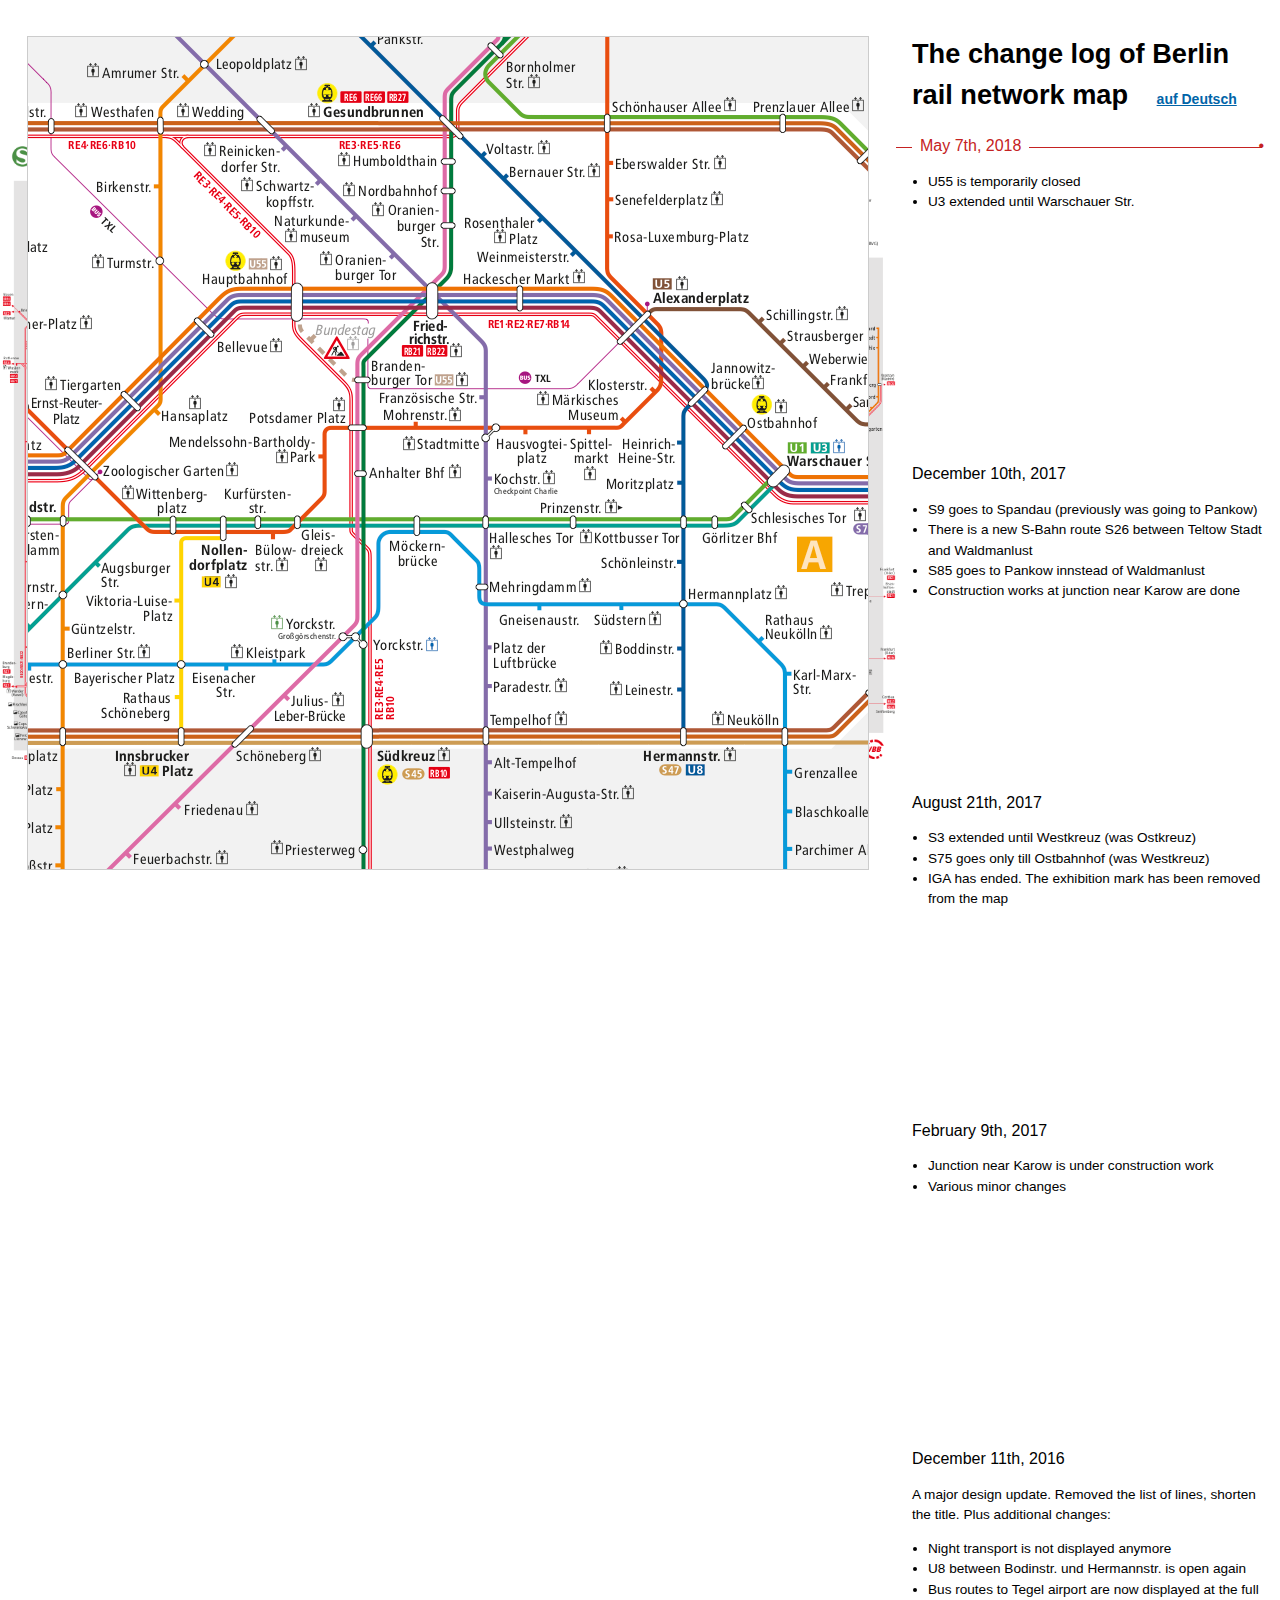
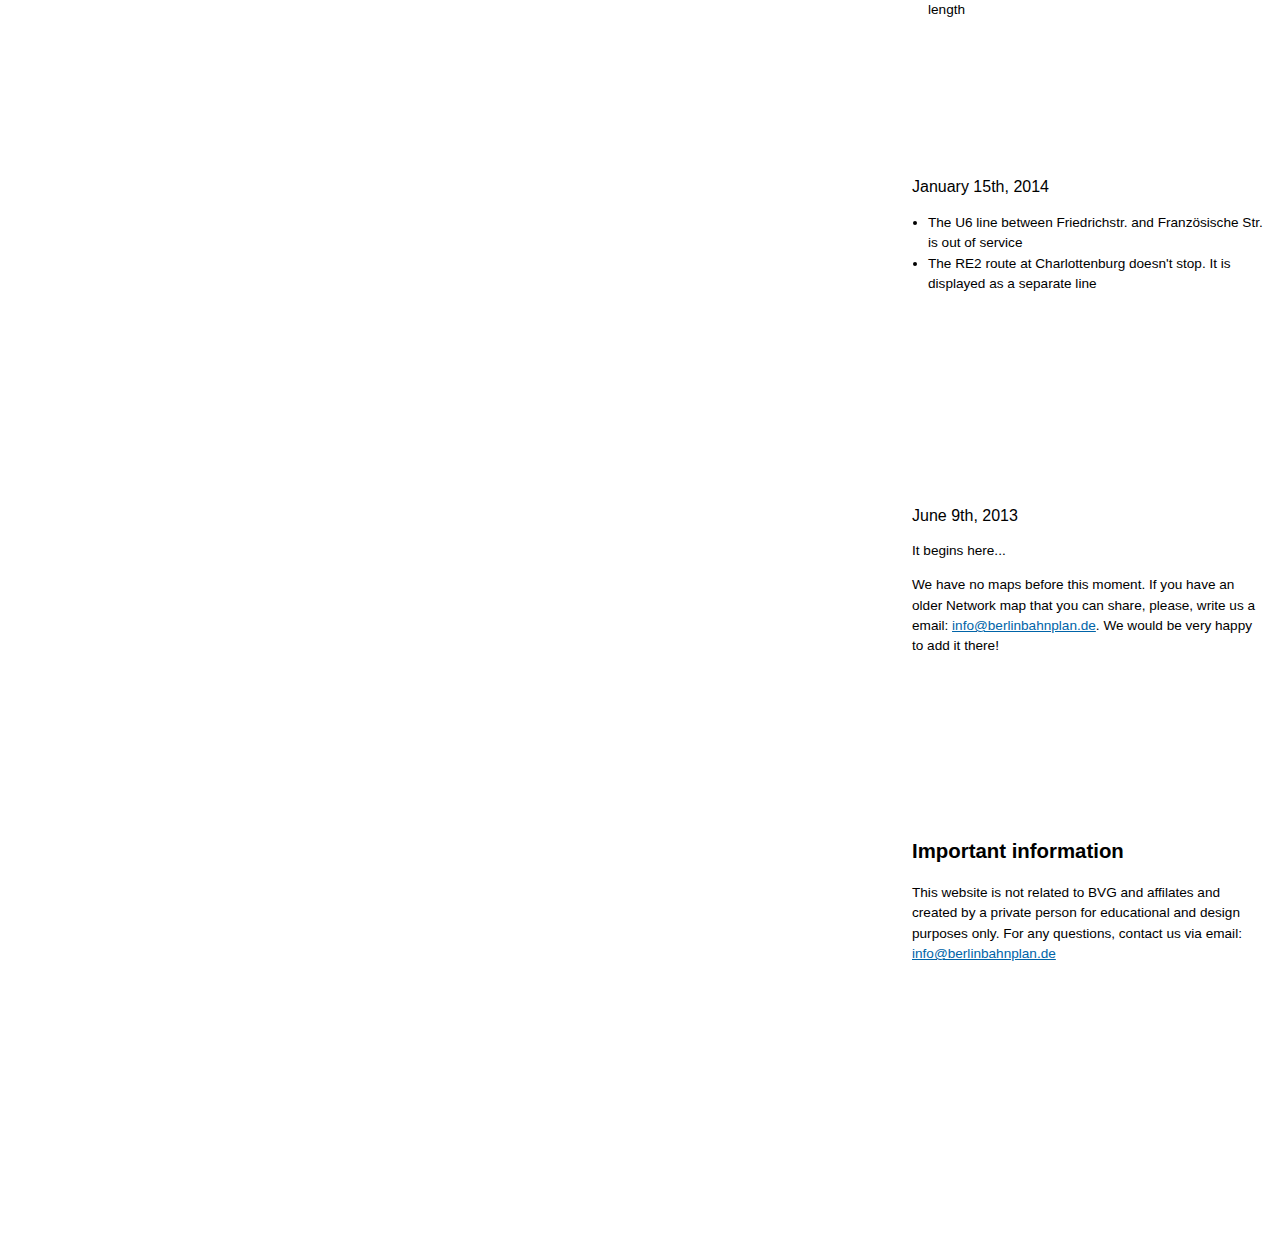
==== en/index.html @ c77294df "add new change" ====
<!DOCTYPE html>
<html lang="en">

<head>
    <meta charset="UTF-8">
    <meta name="viewport" content="width=device-width, initial-scale=1.0">
    <meta http-equiv="X-UA-Compatible" content="ie=edge">
    <title>The history of Berlin rail network map</title>
    <link rel="stylesheet" href="/styles.css">
</head>

<body>
    <div class="map"></div>
    <div class="history">
        <div class="history-content">
            <h1>
                The change log of Berlin rail network map
                <a href="/" class="language-link">auf Deutsch</a>
            </h1>
            <div class="entry" data-name="2018-05">
                <h2>
                    <span>May 7th, 2018</span>
                </h2>
                <ul>
                    <li>U55 is temporarily closed</li>
                    <li>U3 extended until Warschauer Str.</li>
                </ul>
            </div>
            <div class="entry" data-name="2017-12">
                <h2>
                    <span>December 10th, 2017</span>
                </h2>
                <ul>
                    <li>S9 goes to Spandau (previously was going to Pankow)</li>
                    <li>There is a new S-Bahn route S26 between Teltow Stadt and Waldmanlust</li>
                    <li>S85 goes to Pankow innstead of Waldmanlust</li>
                    <li>Construction works at junction near Karow are done</li>
                </ul>
            </div>
            <div class="entry" data-name="2017-08">
                <h2>
                    <span>August 21th, 2017</span>
                </h2>
                <ul>
                    <li>S3 extended until Westkreuz (was Ostkreuz)</li>
                    <li>S75 goes only till Ostbahnhof (was Westkreuz)</li>
                    <li>IGA has ended. The exhibition mark has been removed from the map</li>
                </ul>
            </div>
            <div class="entry" data-name="2017-02">
                <h2>
                    <span>February 9th, 2017</span>
                </h2>
                <ul>
                    <li>Junction near Karow is under construction work</li>
                    <li>Various minor changes</li>
                </ul>
            </div>
            <div class="entry" data-name="2016">
                <h2>
                    <span>December 11th, 2016</span>
                </h2>
                <p>A major design update. Removed the list of lines, shorten the title. Plus additional changes:</p>
                <ul>
                    <li>Night transport is not displayed anymore</li>
                    <li>U8 between Bodinstr. und Hermannstr. is open again</li>
                    <li>Bus routes to Tegel airport are now displayed at the full length</li>
                </ul>
            </div>
            <div class="entry" data-name="2014">
                <h2>
                    <span>January 15th, 2014</span>
                </h2>
                <ul>
                    <li>The U6 line between Friedrichstr. and Französische Str. is out of service</li>
                    <li>The RE2 route at Charlottenburg doesn't stop. It is displayed as a separate line</li>
                </ul>
            </div>
            <div class="entry" data-name="2013">
                <h2>
                    <span>June 9th, 2013</span>
                </h2>
                <p>It begins here...</p>
                <p>
                    We have no maps before this moment. If you have an older Network map that you can share,
                    please, write us a email: <a href="mailto:info@berlinbahnplan.de">info@berlinbahnplan.de</a>.
                    We would be very happy to add it there!
                </p>
            </div>
            <div>
                <h2>Important information</h2>
                <p>
                    This website is not related to BVG and affilates and created by a private person
                    for educational and design purposes only. For any questions, contact us via email:
                    <a href="mailto:info@berlinbahnplan.de">info@berlinbahnplan.de</a>
                </p>
            </div>
        </div>
    </div>
    <script src="/scripts.js"></script>
</body>

</html>
---- styles.css ----
:root {
  --map-width: calc(100% - 300px);
}

* {
  box-sizing: border-box;
}

a {
  color: #0064a8;
}

body {
  margin: 0;
  font-family: -apple-system, BlinkMacSystemFont, "Segoe UI", Roboto, Oxygen, Ubuntu, Cantarell,
    "Open Sans", "Helvetica Neue", sans-serif;
  font-size: 85%;
  line-height: 1.5;
}

.map {
  position: fixed;
  width: var(--map-width);
}

.map-full {
  width: 100%;
  object-fit: contain;
  height: 100vh;
}

.map-zoom {
  position: absolute;
  top: 4%;
  left: 3%;
  width: calc(100% - 6%);
  height: calc(100% - 8%);
  border: 1px solid #ccc;
  object-fit: none;
}

.history {
  padding-left: var(--map-width);
}

@media (min-width: 1000px) {
  :root {
    --map-width: 70%;
  }
}

.history-content {
  padding: 1rem 1rem 30vh;
}

.language-link {
  margin-left: 1.5em;
  font-size: 14px;
}

.entry {
  position: relative;
  min-height: 35vh;
}

.entry h2 {
  font-size: 16px;
  font-weight: normal;
}

.entry ul {
  padding-left: 1rem;
}

.entry-active h2 {
  position: relative;
  color: #c52222;
}

.entry-active h2 span {
  padding: 0 0.5rem;
  background: #fff;
}

.entry-active h2:after {
  content: "\2022";
  position: absolute;
  right: 0;
}

.entry-active h2:before {
  content: "";
  position: absolute;
  display: block;
  border-bottom: 1px solid currentColor;
  top: calc(50% + 0.5px);
  right: 2px;
  left: -1rem;
  z-index: -1;
}

.spinner {
  position: absolute;
  top: 50%;
  width: 100%;
  text-align: center;
}

.spinner-hidden {
  display: none;
}

.spinner-fig-1,
.spinner-fig-2,
.spinner-fig-3 {
  width: 18px;
  height: 18px;
  background-color: #c5bdbd;

  border-radius: 100%;
  display: inline-block;
  animation: sk-bouncedelay 1.4s infinite ease-in-out both;
}

.spinner-fig-1 {
  animation-delay: -0.32s;
}

.spinner-fig-2 {
  animation-delay: -0.16s;
}

@keyframes sk-bouncedelay {
  0%,
  80%,
  100% {
    transform: scale(0);
  }
  40% {
    transform: scale(1);
  }
}
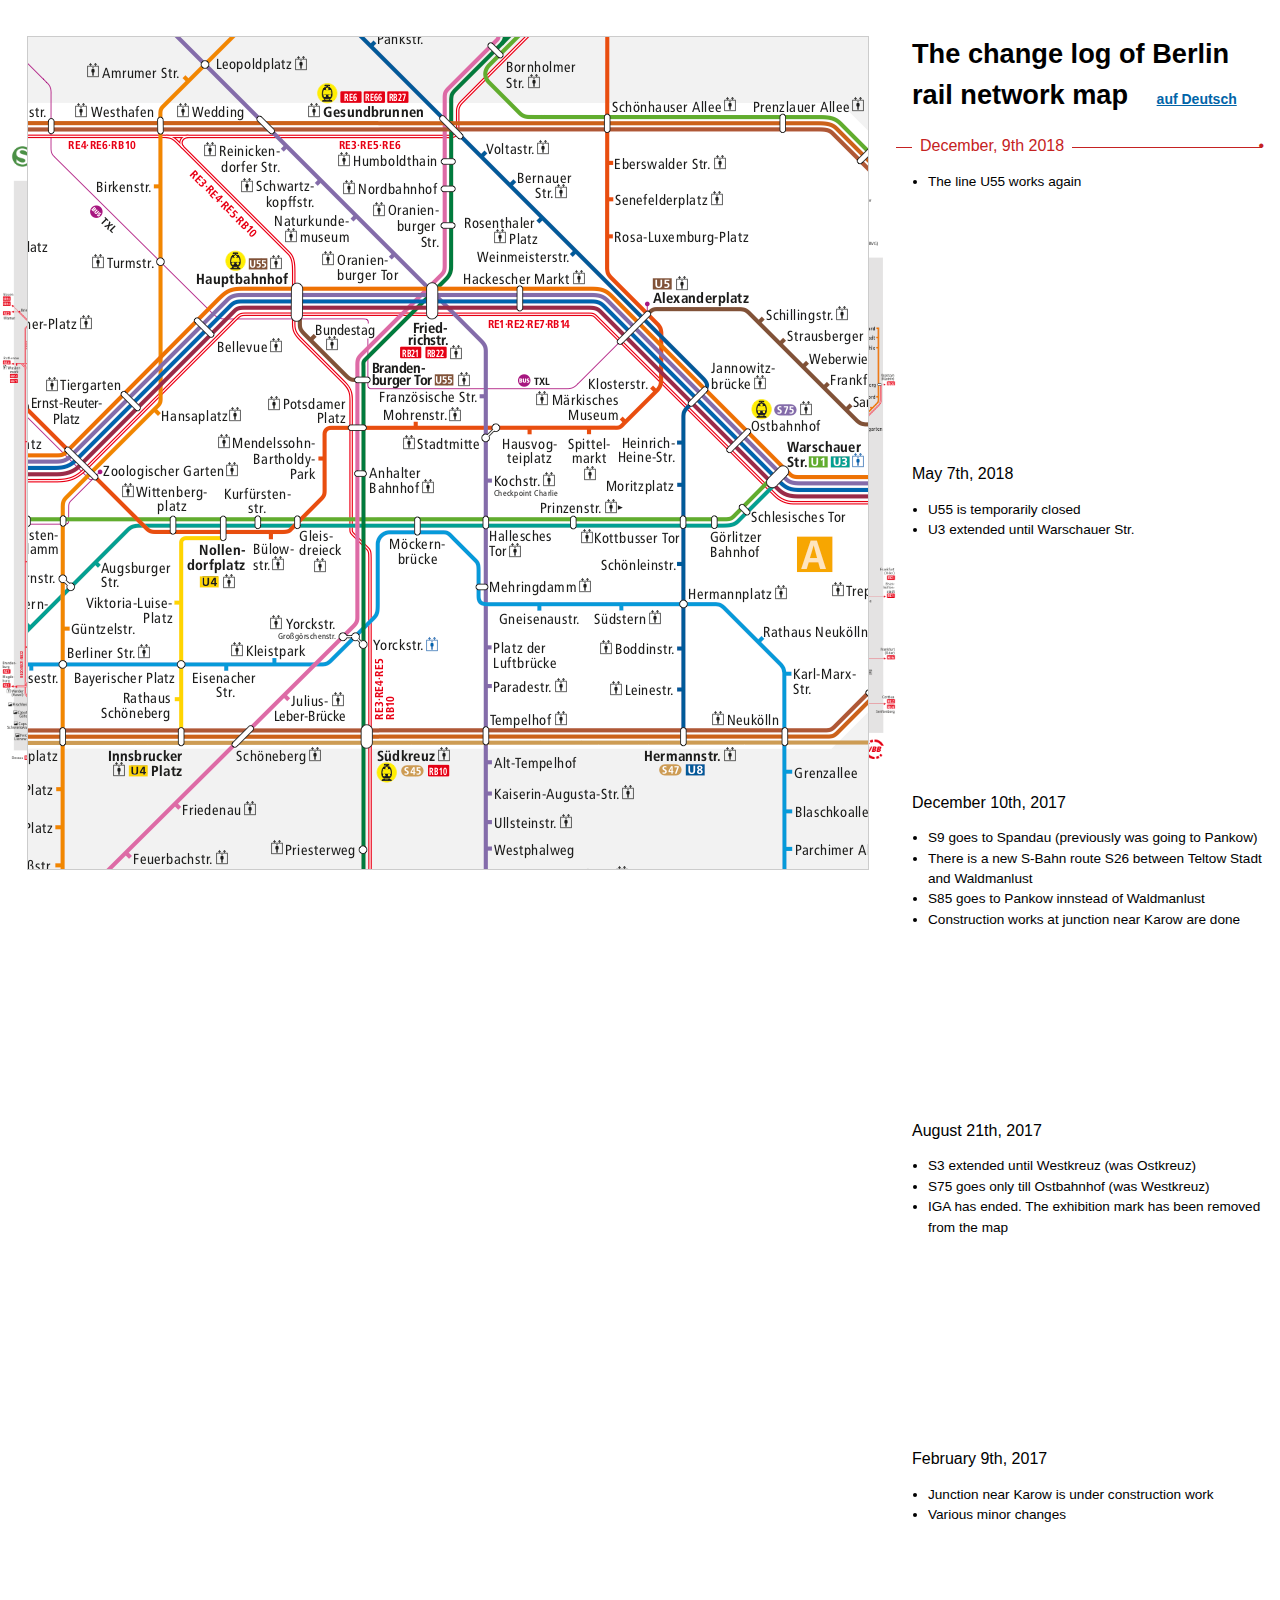
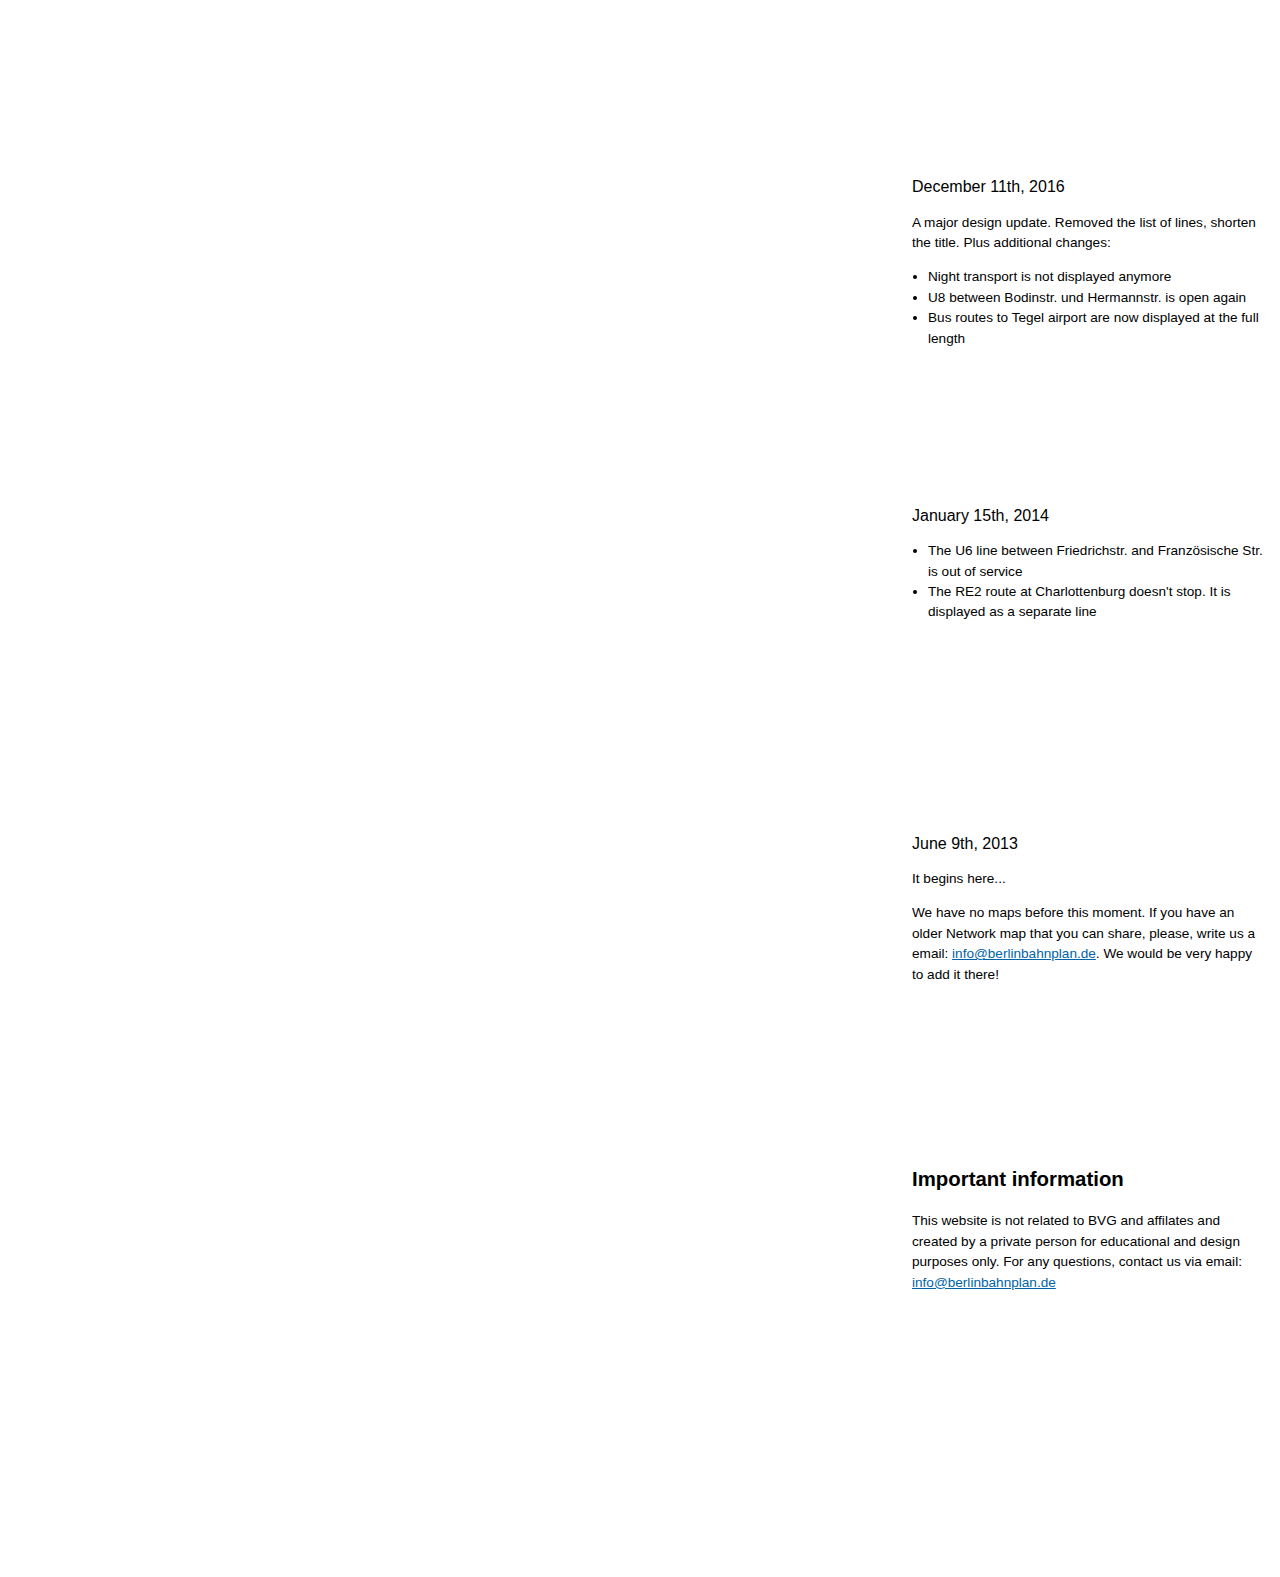
==== commit 7f3719ae: "december 2018 update" ====
--- a/en/index.html
+++ b/en/index.html
@@ -5,7 +5,7 @@
     <meta charset="UTF-8">
     <meta name="viewport" content="width=device-width, initial-scale=1.0">
     <meta http-equiv="X-UA-Compatible" content="ie=edge">
-    <title>The history of Berlin rail network map</title>
+    <title>The change log of Berlin rail network map</title>
     <link rel="stylesheet" href="/styles.css">
 </head>
 
@@ -17,6 +17,14 @@
                 The change log of Berlin rail network map
                 <a href="/" class="language-link">auf Deutsch</a>
             </h1>
+            <div class="entry" data-name="2018-12">
+                <h2>
+                    <span>December, 9th 2018</span>
+                </h2>
+                <ul>
+                    <li>The line U55 works again</li>
+                </ul>
+            </div>
             <div class="entry" data-name="2018-05">
                 <h2>
                     <span>May 7th, 2018</span>
@@ -100,4 +108,4 @@
     <script src="/scripts.js"></script>
 </body>
 
-</html>+</html>
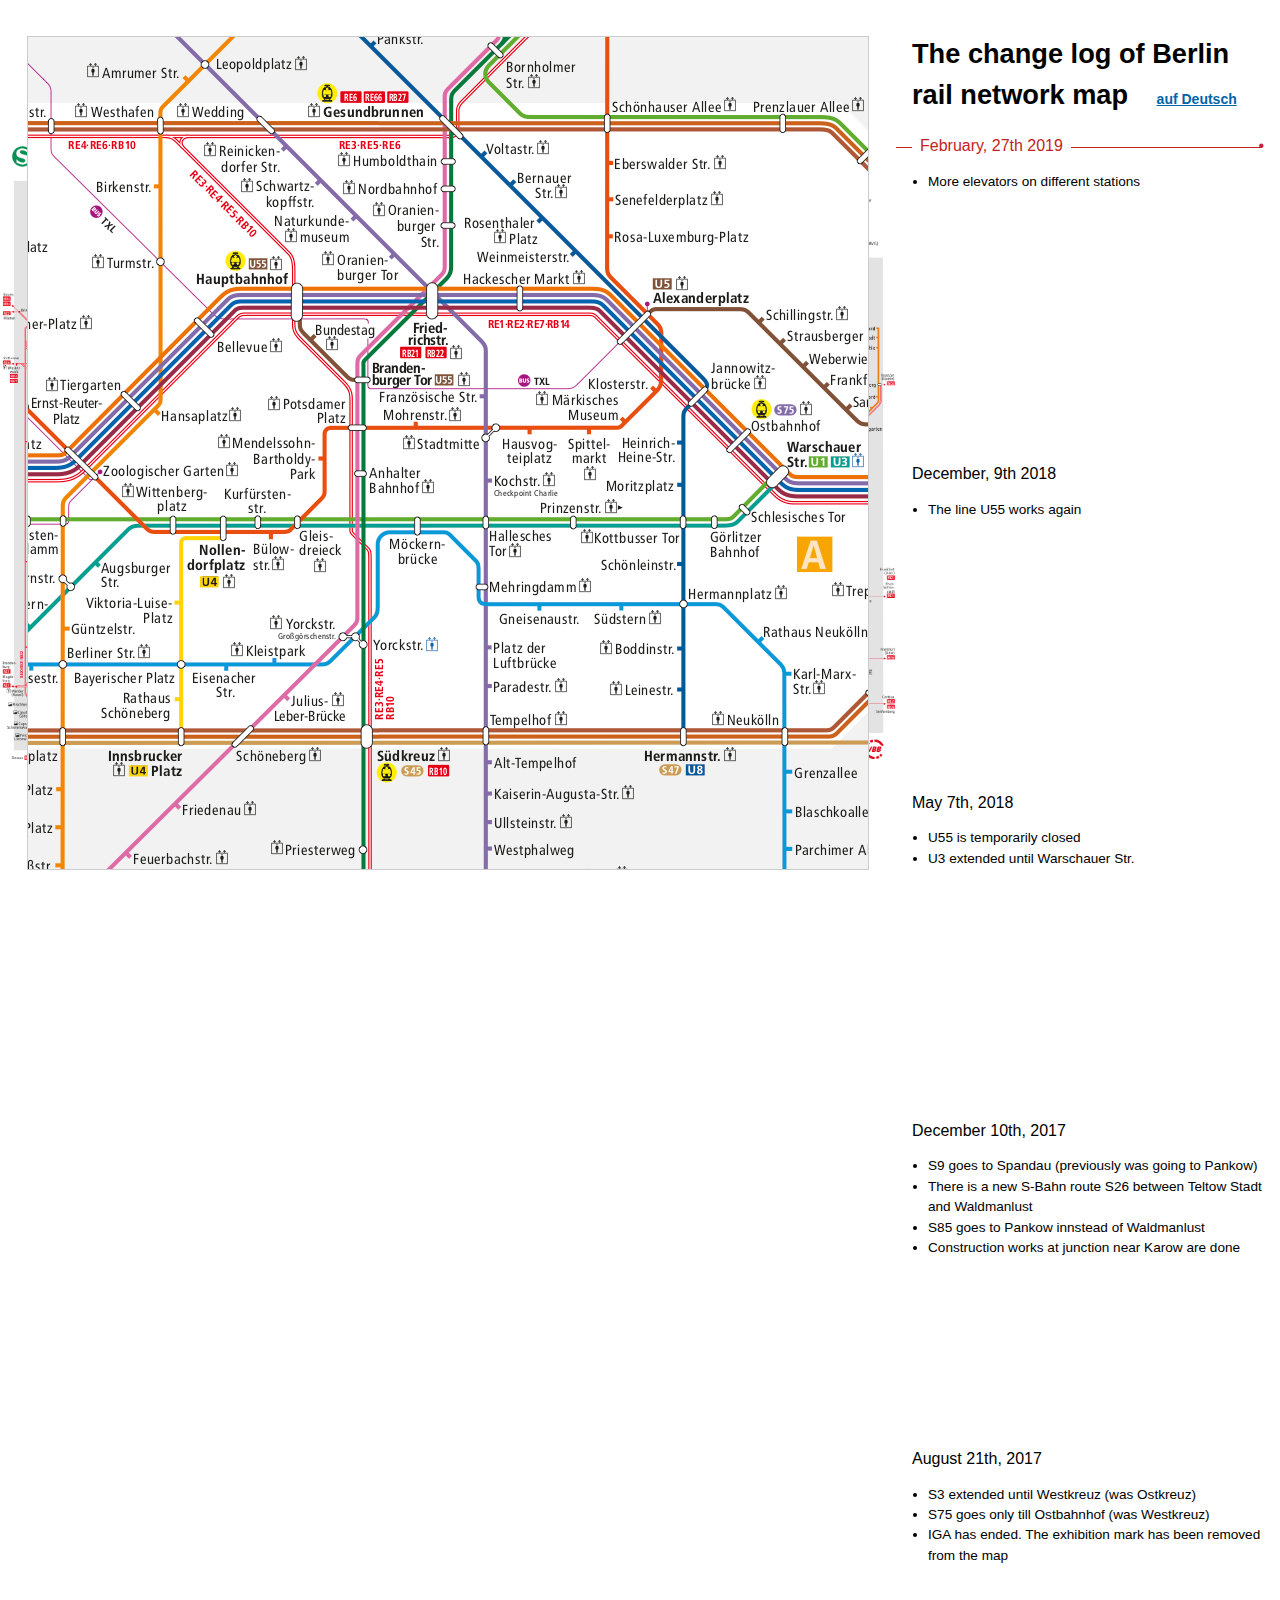
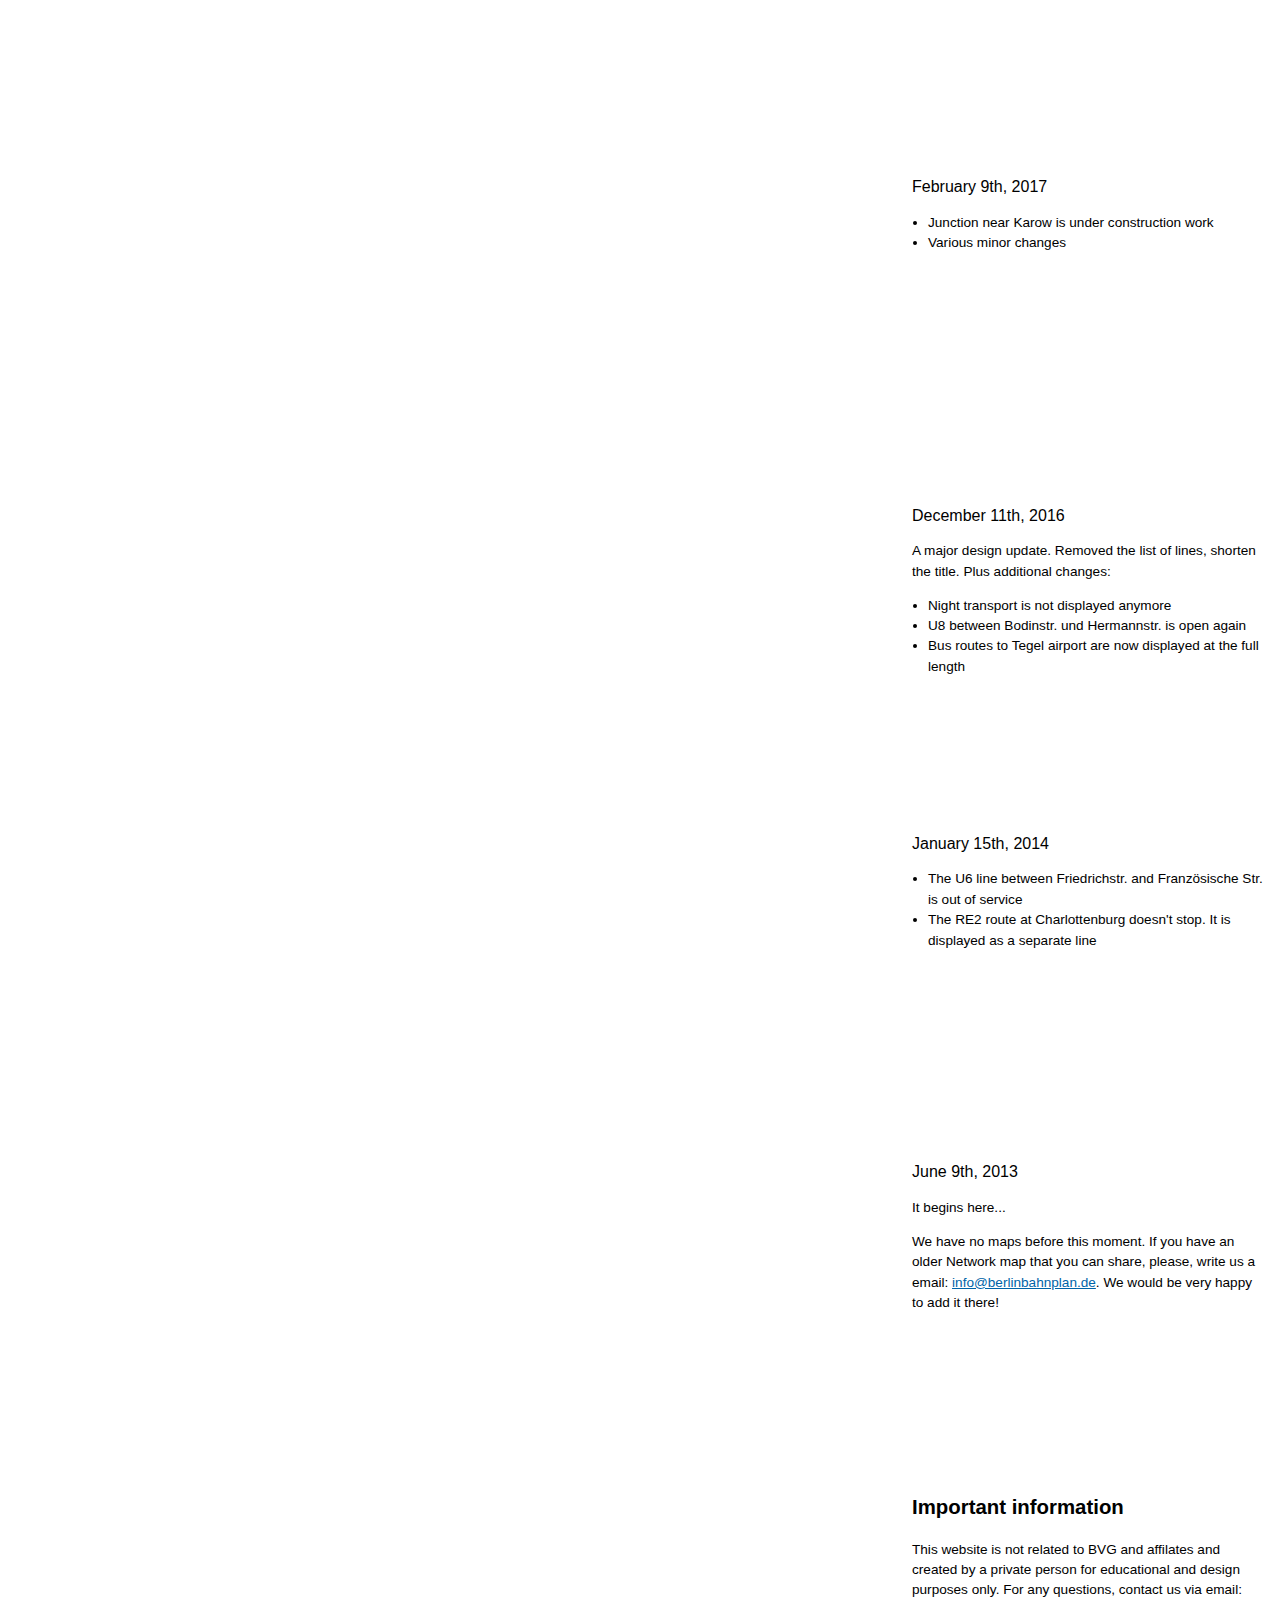
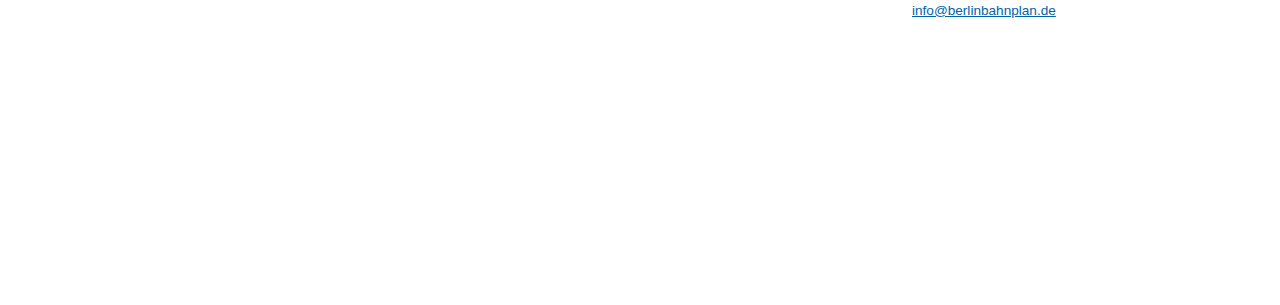
==== commit 7f0de6bf: "february 2019 update" ====
--- a/en/index.html
+++ b/en/index.html
@@ -17,6 +17,14 @@
                 The change log of Berlin rail network map
                 <a href="/" class="language-link">auf Deutsch</a>
             </h1>
+            <div class="entry" data-name="2019-02">
+                <h2>
+                    <span>February, 27th 2019</span>
+                </h2>
+                <ul>
+                    <li>More elevators on different stations</li>
+                </ul>
+            </div>
             <div class="entry" data-name="2018-12">
                 <h2>
                     <span>December, 9th 2018</span>
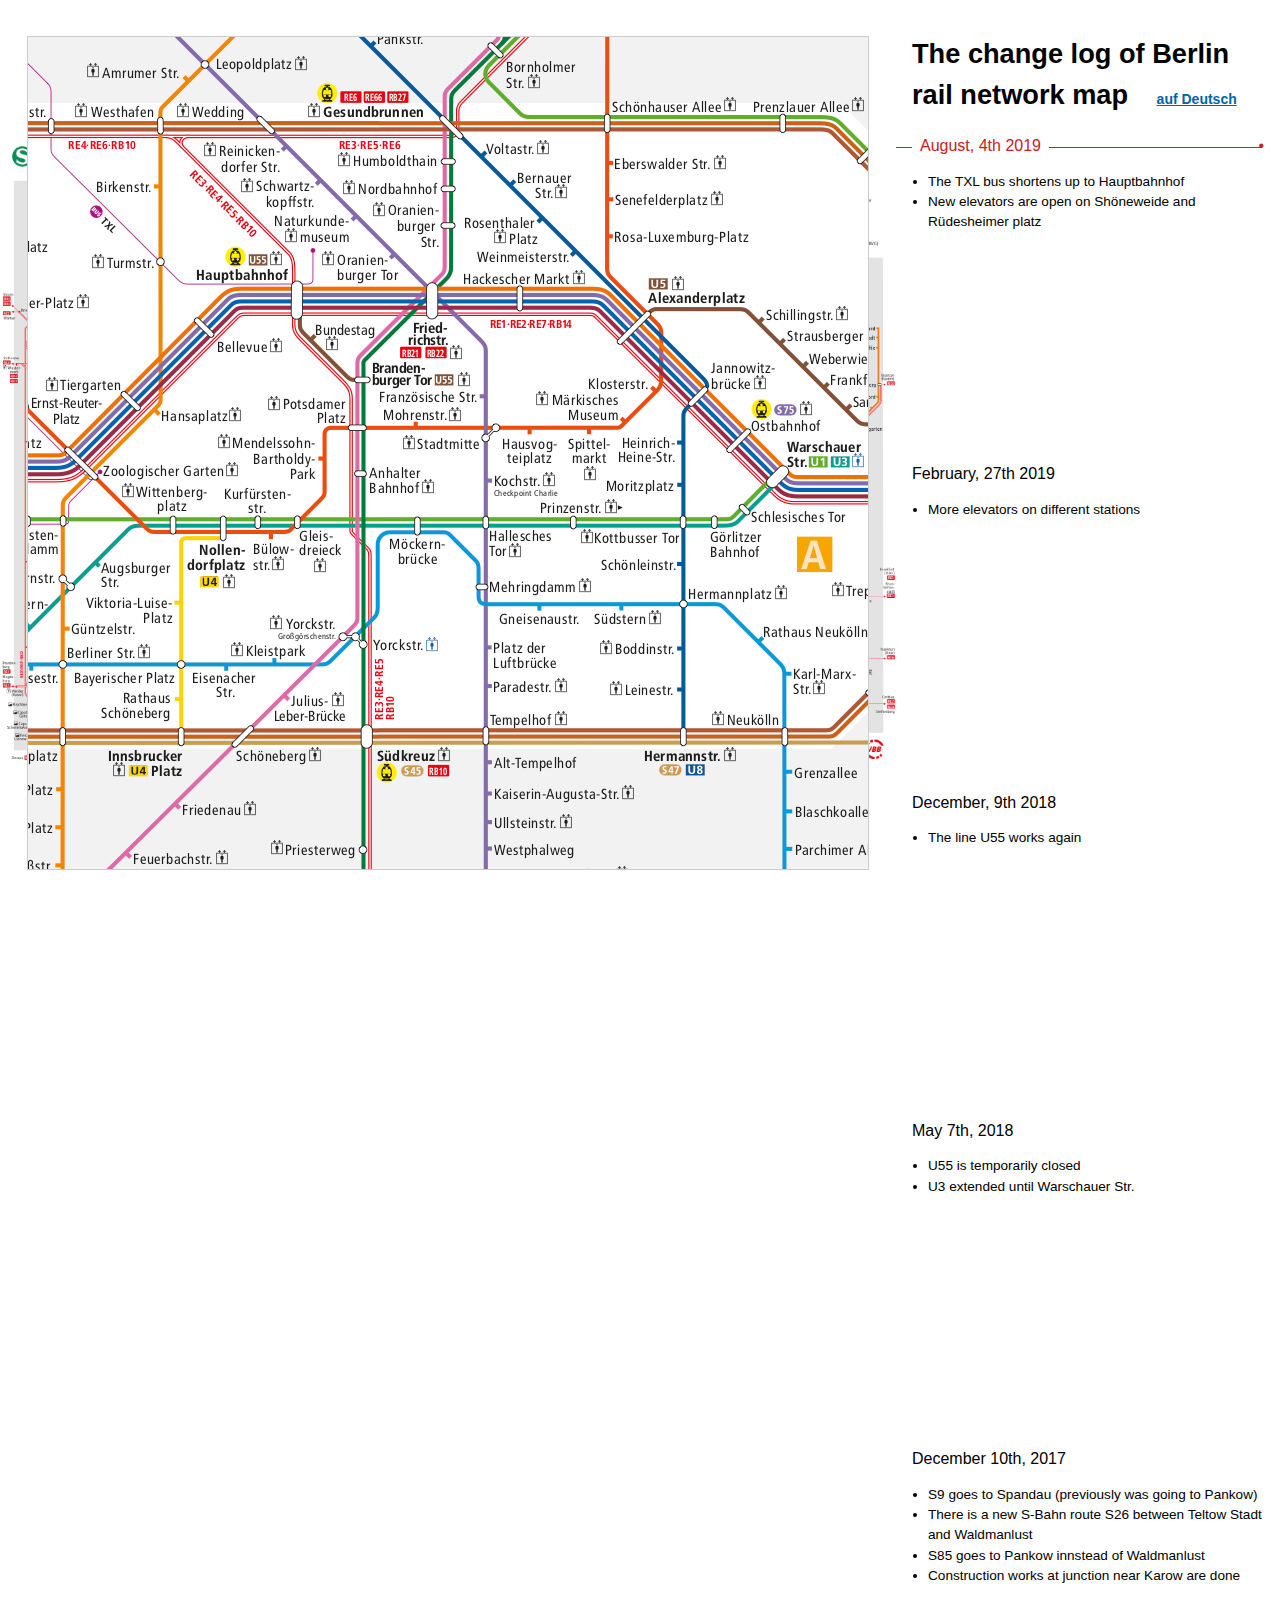
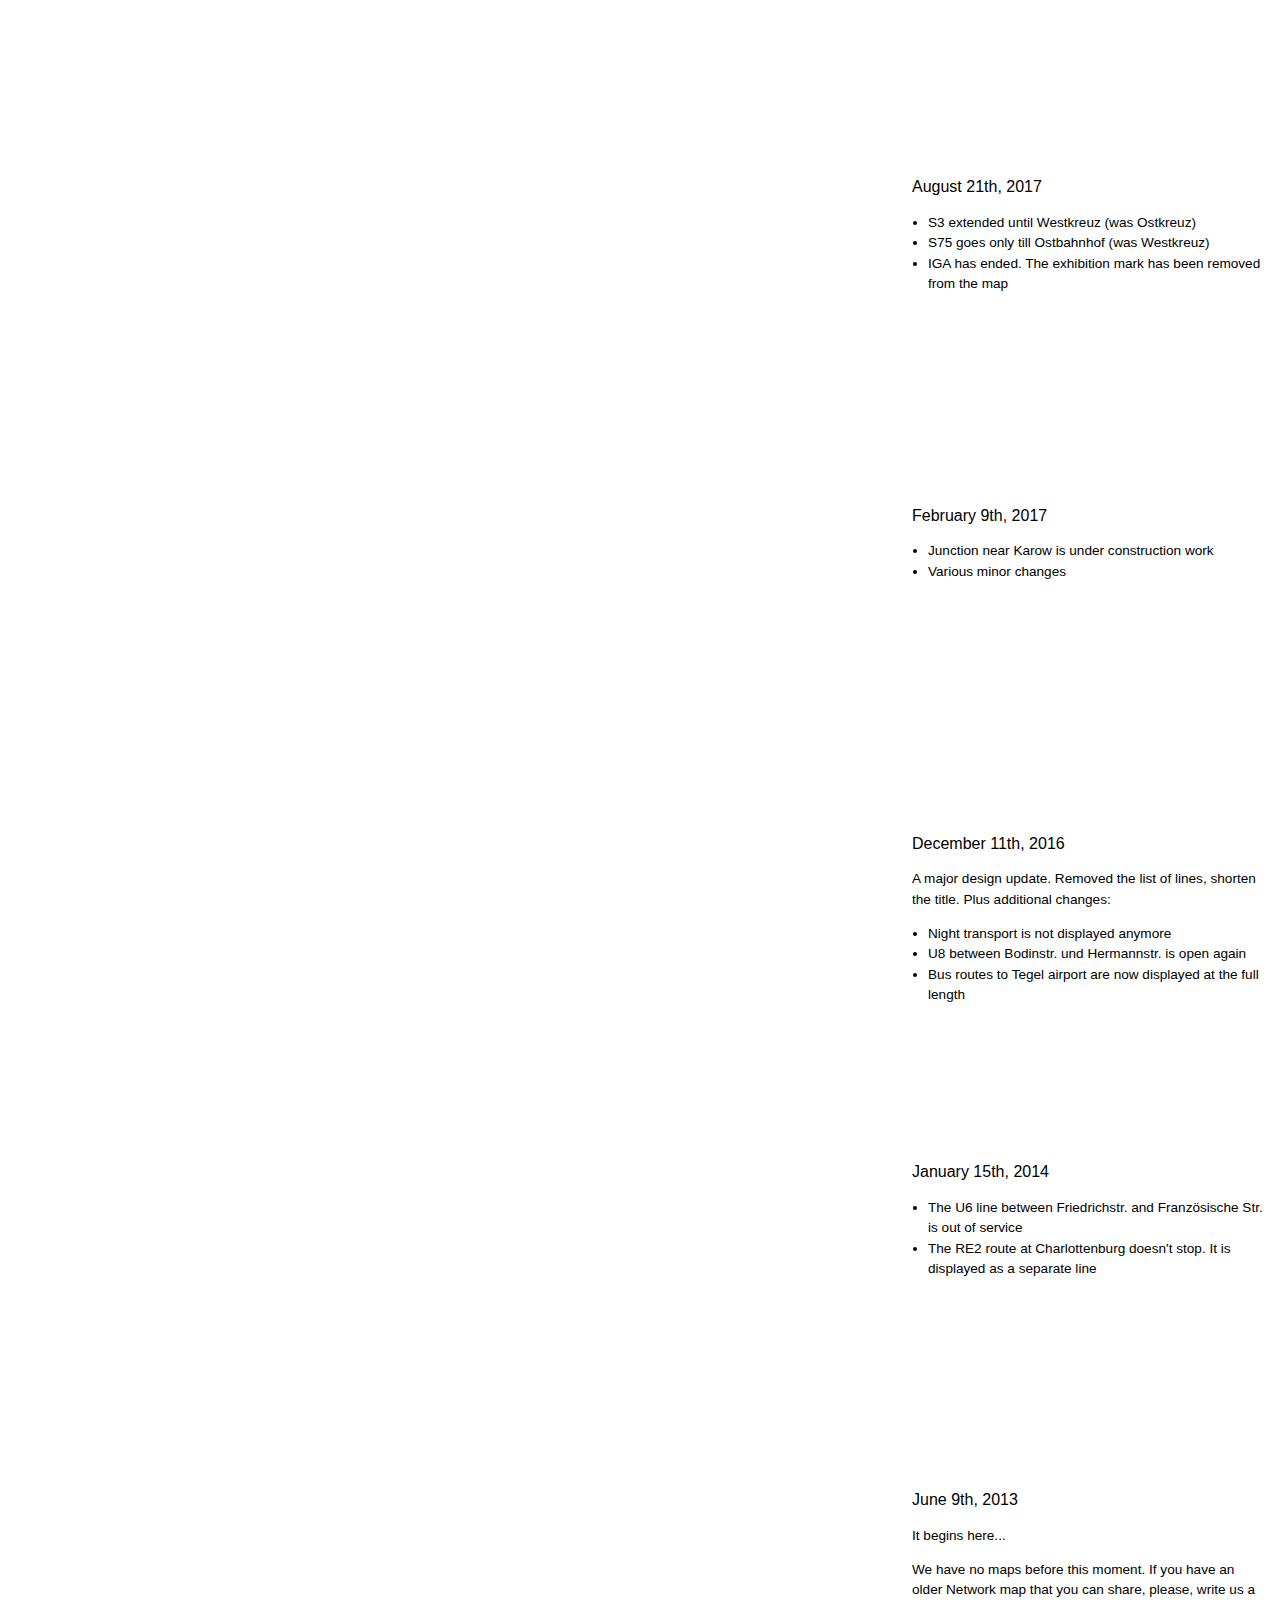
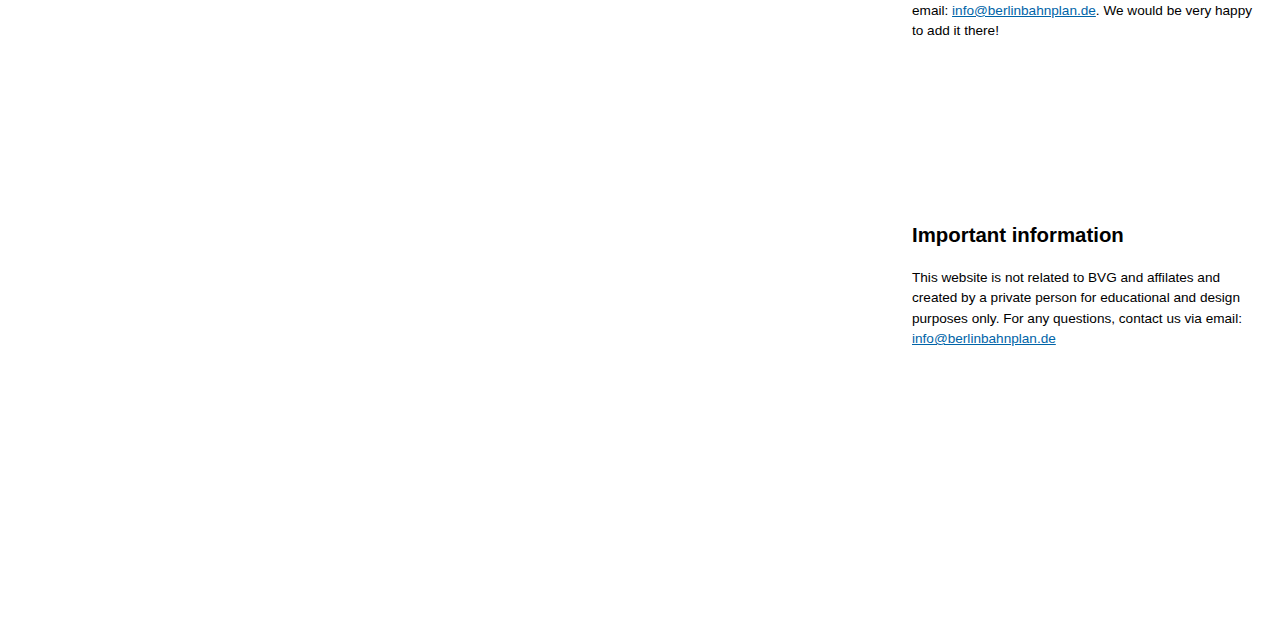
==== commit aa511459: "august 2019 update" ====
--- a/en/index.html
+++ b/en/index.html
@@ -1,119 +1,144 @@
 <!DOCTYPE html>
 <html lang="en">
+  <head>
+    <meta charset="UTF-8" />
+    <meta name="viewport" content="width=device-width, initial-scale=1.0" />
+    <meta http-equiv="X-UA-Compatible" content="ie=edge" />
+    <title>The change log of Berlin rail network map</title>
+    <link rel="stylesheet" href="/styles.css" />
+  </head>
 
-<head>
-    <meta charset="UTF-8">
-    <meta name="viewport" content="width=device-width, initial-scale=1.0">
-    <meta http-equiv="X-UA-Compatible" content="ie=edge">
-    <title>The change log of Berlin rail network map</title>
-    <link rel="stylesheet" href="/styles.css">
-</head>
-
-<body>
+  <body>
     <div class="map"></div>
     <div class="history">
-        <div class="history-content">
-            <h1>
-                The change log of Berlin rail network map
-                <a href="/" class="language-link">auf Deutsch</a>
-            </h1>
-            <div class="entry" data-name="2019-02">
-                <h2>
-                    <span>February, 27th 2019</span>
-                </h2>
-                <ul>
-                    <li>More elevators on different stations</li>
-                </ul>
-            </div>
-            <div class="entry" data-name="2018-12">
-                <h2>
-                    <span>December, 9th 2018</span>
-                </h2>
-                <ul>
-                    <li>The line U55 works again</li>
-                </ul>
-            </div>
-            <div class="entry" data-name="2018-05">
-                <h2>
-                    <span>May 7th, 2018</span>
-                </h2>
-                <ul>
-                    <li>U55 is temporarily closed</li>
-                    <li>U3 extended until Warschauer Str.</li>
-                </ul>
-            </div>
-            <div class="entry" data-name="2017-12">
-                <h2>
-                    <span>December 10th, 2017</span>
-                </h2>
-                <ul>
-                    <li>S9 goes to Spandau (previously was going to Pankow)</li>
-                    <li>There is a new S-Bahn route S26 between Teltow Stadt and Waldmanlust</li>
-                    <li>S85 goes to Pankow innstead of Waldmanlust</li>
-                    <li>Construction works at junction near Karow are done</li>
-                </ul>
-            </div>
-            <div class="entry" data-name="2017-08">
-                <h2>
-                    <span>August 21th, 2017</span>
-                </h2>
-                <ul>
-                    <li>S3 extended until Westkreuz (was Ostkreuz)</li>
-                    <li>S75 goes only till Ostbahnhof (was Westkreuz)</li>
-                    <li>IGA has ended. The exhibition mark has been removed from the map</li>
-                </ul>
-            </div>
-            <div class="entry" data-name="2017-02">
-                <h2>
-                    <span>February 9th, 2017</span>
-                </h2>
-                <ul>
-                    <li>Junction near Karow is under construction work</li>
-                    <li>Various minor changes</li>
-                </ul>
-            </div>
-            <div class="entry" data-name="2016">
-                <h2>
-                    <span>December 11th, 2016</span>
-                </h2>
-                <p>A major design update. Removed the list of lines, shorten the title. Plus additional changes:</p>
-                <ul>
-                    <li>Night transport is not displayed anymore</li>
-                    <li>U8 between Bodinstr. und Hermannstr. is open again</li>
-                    <li>Bus routes to Tegel airport are now displayed at the full length</li>
-                </ul>
-            </div>
-            <div class="entry" data-name="2014">
-                <h2>
-                    <span>January 15th, 2014</span>
-                </h2>
-                <ul>
-                    <li>The U6 line between Friedrichstr. and Französische Str. is out of service</li>
-                    <li>The RE2 route at Charlottenburg doesn't stop. It is displayed as a separate line</li>
-                </ul>
-            </div>
-            <div class="entry" data-name="2013">
-                <h2>
-                    <span>June 9th, 2013</span>
-                </h2>
-                <p>It begins here...</p>
-                <p>
-                    We have no maps before this moment. If you have an older Network map that you can share,
-                    please, write us a email: <a href="mailto:info@berlinbahnplan.de">info@berlinbahnplan.de</a>.
-                    We would be very happy to add it there!
-                </p>
-            </div>
-            <div>
-                <h2>Important information</h2>
-                <p>
-                    This website is not related to BVG and affilates and created by a private person
-                    for educational and design purposes only. For any questions, contact us via email:
-                    <a href="mailto:info@berlinbahnplan.de">info@berlinbahnplan.de</a>
-                </p>
-            </div>
+      <div class="history-content">
+        <h1>
+          The change log of Berlin rail network map
+          <a href="/" class="language-link">auf Deutsch</a>
+        </h1>
+        <div class="entry" data-name="2019-08">
+            <h2>
+              <span>August, 4th  2019</span>
+            </h2>
+            <ul>
+              <li>The TXL bus shortens up to Hauptbahnhof</li>
+              <li>New elevators are open on Shöneweide and Rüdesheimer platz</li>
+            </ul>
+          </div>
+        <div class="entry" data-name="2019-02">
+          <h2>
+            <span>February, 27th 2019</span>
+          </h2>
+          <ul>
+            <li>More elevators on different stations</li>
+          </ul>
         </div>
+        <div class="entry" data-name="2018-12">
+          <h2>
+            <span>December, 9th 2018</span>
+          </h2>
+          <ul>
+            <li>The line U55 works again</li>
+          </ul>
+        </div>
+        <div class="entry" data-name="2018-05">
+          <h2>
+            <span>May 7th, 2018</span>
+          </h2>
+          <ul>
+            <li>U55 is temporarily closed</li>
+            <li>U3 extended until Warschauer Str.</li>
+          </ul>
+        </div>
+        <div class="entry" data-name="2017-12">
+          <h2>
+            <span>December 10th, 2017</span>
+          </h2>
+          <ul>
+            <li>S9 goes to Spandau (previously was going to Pankow)</li>
+            <li>
+              There is a new S-Bahn route S26 between Teltow Stadt and
+              Waldmanlust
+            </li>
+            <li>S85 goes to Pankow innstead of Waldmanlust</li>
+            <li>Construction works at junction near Karow are done</li>
+          </ul>
+        </div>
+        <div class="entry" data-name="2017-08">
+          <h2>
+            <span>August 21th, 2017</span>
+          </h2>
+          <ul>
+            <li>S3 extended until Westkreuz (was Ostkreuz)</li>
+            <li>S75 goes only till Ostbahnhof (was Westkreuz)</li>
+            <li>
+              IGA has ended. The exhibition mark has been removed from the map
+            </li>
+          </ul>
+        </div>
+        <div class="entry" data-name="2017-02">
+          <h2>
+            <span>February 9th, 2017</span>
+          </h2>
+          <ul>
+            <li>Junction near Karow is under construction work</li>
+            <li>Various minor changes</li>
+          </ul>
+        </div>
+        <div class="entry" data-name="2016">
+          <h2>
+            <span>December 11th, 2016</span>
+          </h2>
+          <p>
+            A major design update. Removed the list of lines, shorten the title.
+            Plus additional changes:
+          </p>
+          <ul>
+            <li>Night transport is not displayed anymore</li>
+            <li>U8 between Bodinstr. und Hermannstr. is open again</li>
+            <li>
+              Bus routes to Tegel airport are now displayed at the full length
+            </li>
+          </ul>
+        </div>
+        <div class="entry" data-name="2014">
+          <h2>
+            <span>January 15th, 2014</span>
+          </h2>
+          <ul>
+            <li>
+              The U6 line between Friedrichstr. and Französische Str. is out of
+              service
+            </li>
+            <li>
+              The RE2 route at Charlottenburg doesn't stop. It is displayed as a
+              separate line
+            </li>
+          </ul>
+        </div>
+        <div class="entry" data-name="2013">
+          <h2>
+            <span>June 9th, 2013</span>
+          </h2>
+          <p>It begins here...</p>
+          <p>
+            We have no maps before this moment. If you have an older Network map
+            that you can share, please, write us a email:
+            <a href="mailto:info@berlinbahnplan.de">info@berlinbahnplan.de</a>.
+            We would be very happy to add it there!
+          </p>
+        </div>
+        <div>
+          <h2>Important information</h2>
+          <p>
+            This website is not related to BVG and affilates and created by a
+            private person for educational and design purposes only. For any
+            questions, contact us via email:
+            <a href="mailto:info@berlinbahnplan.de">info@berlinbahnplan.de</a>
+          </p>
+        </div>
+      </div>
     </div>
     <script src="/scripts.js"></script>
-</body>
-
+  </body>
 </html>
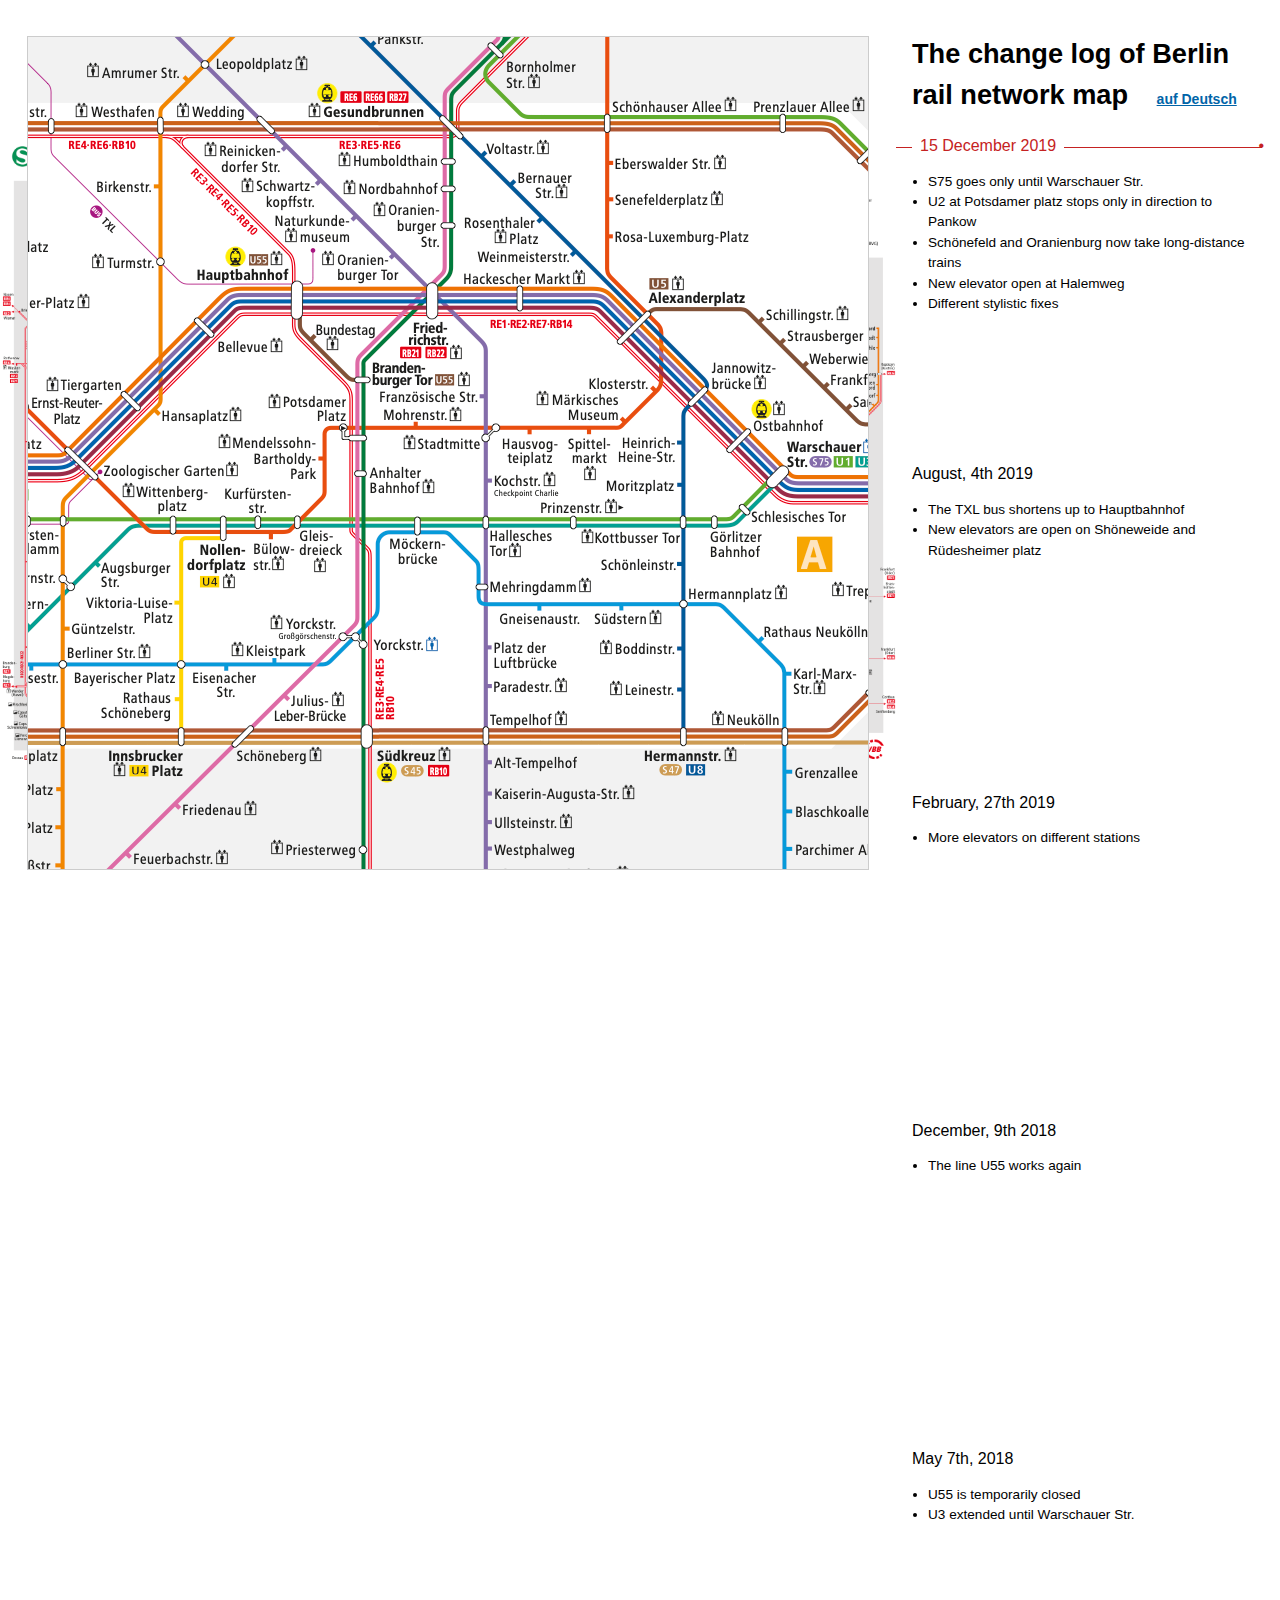
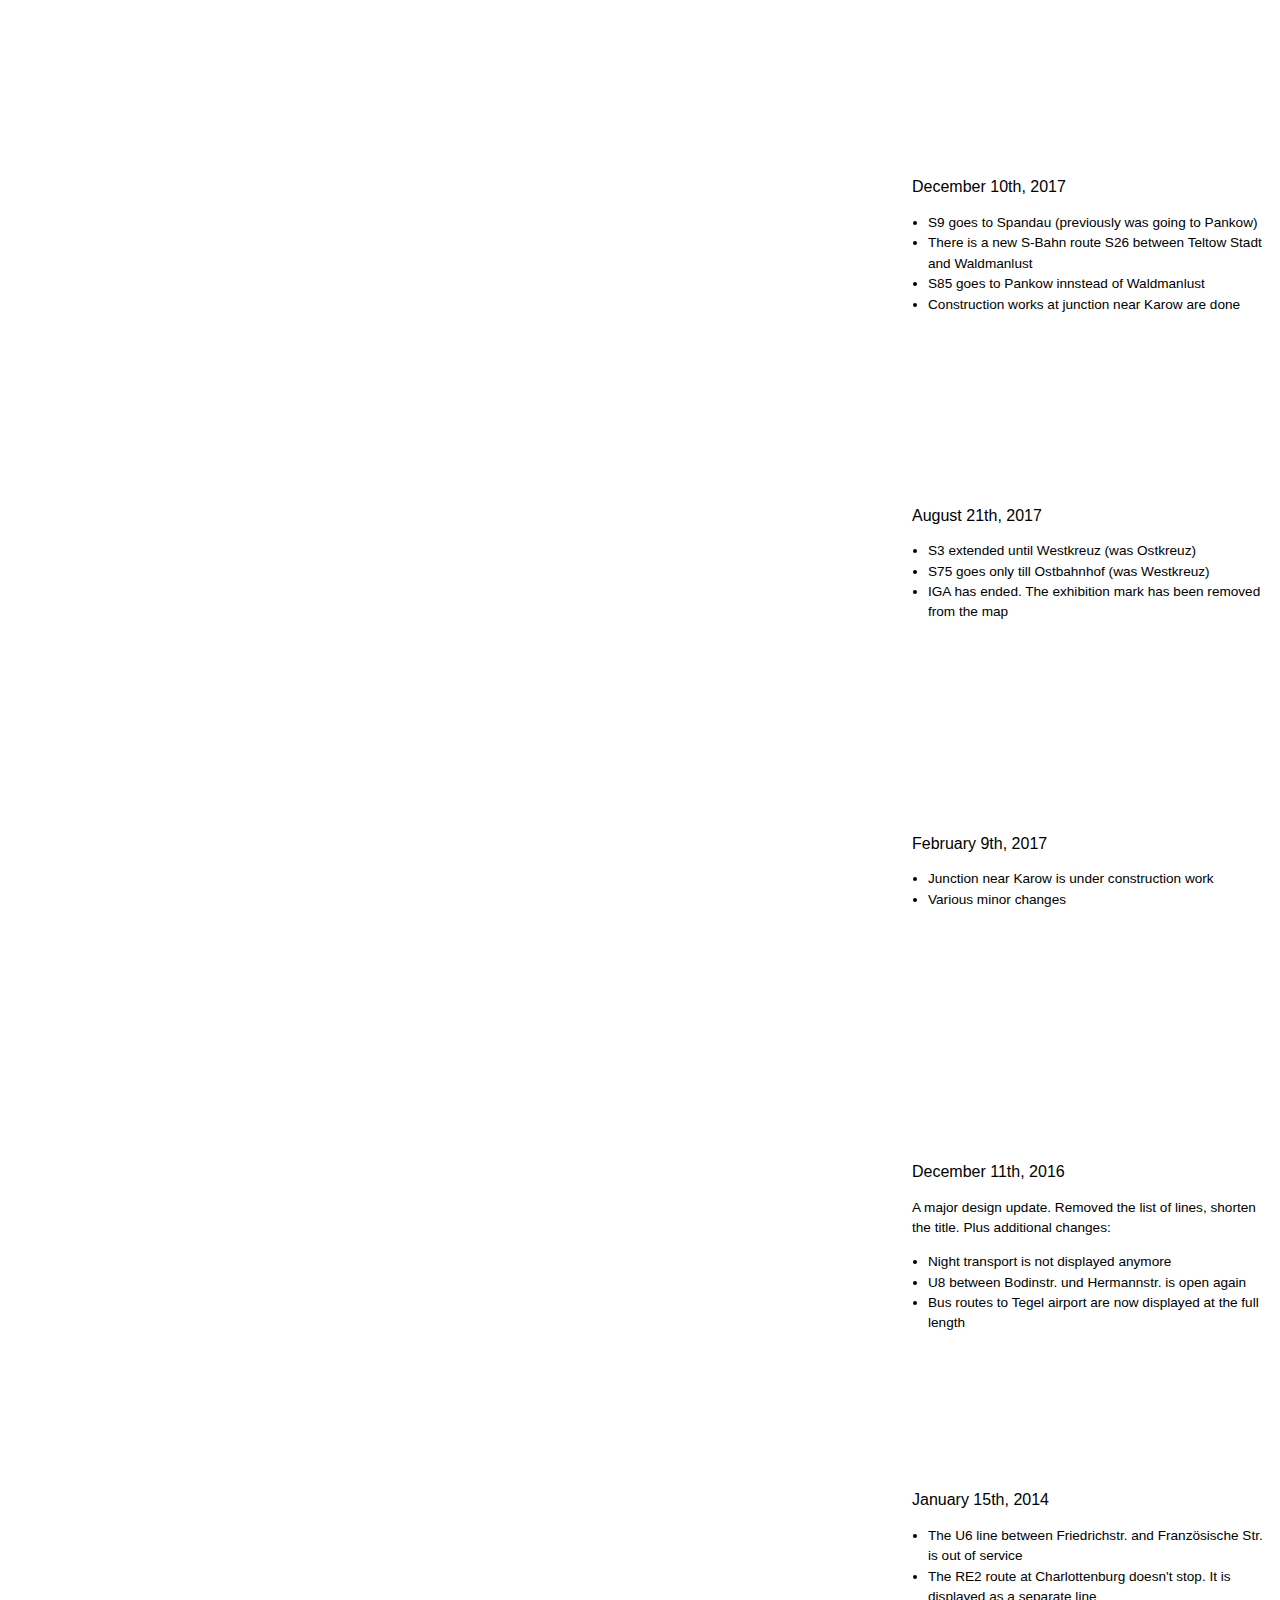
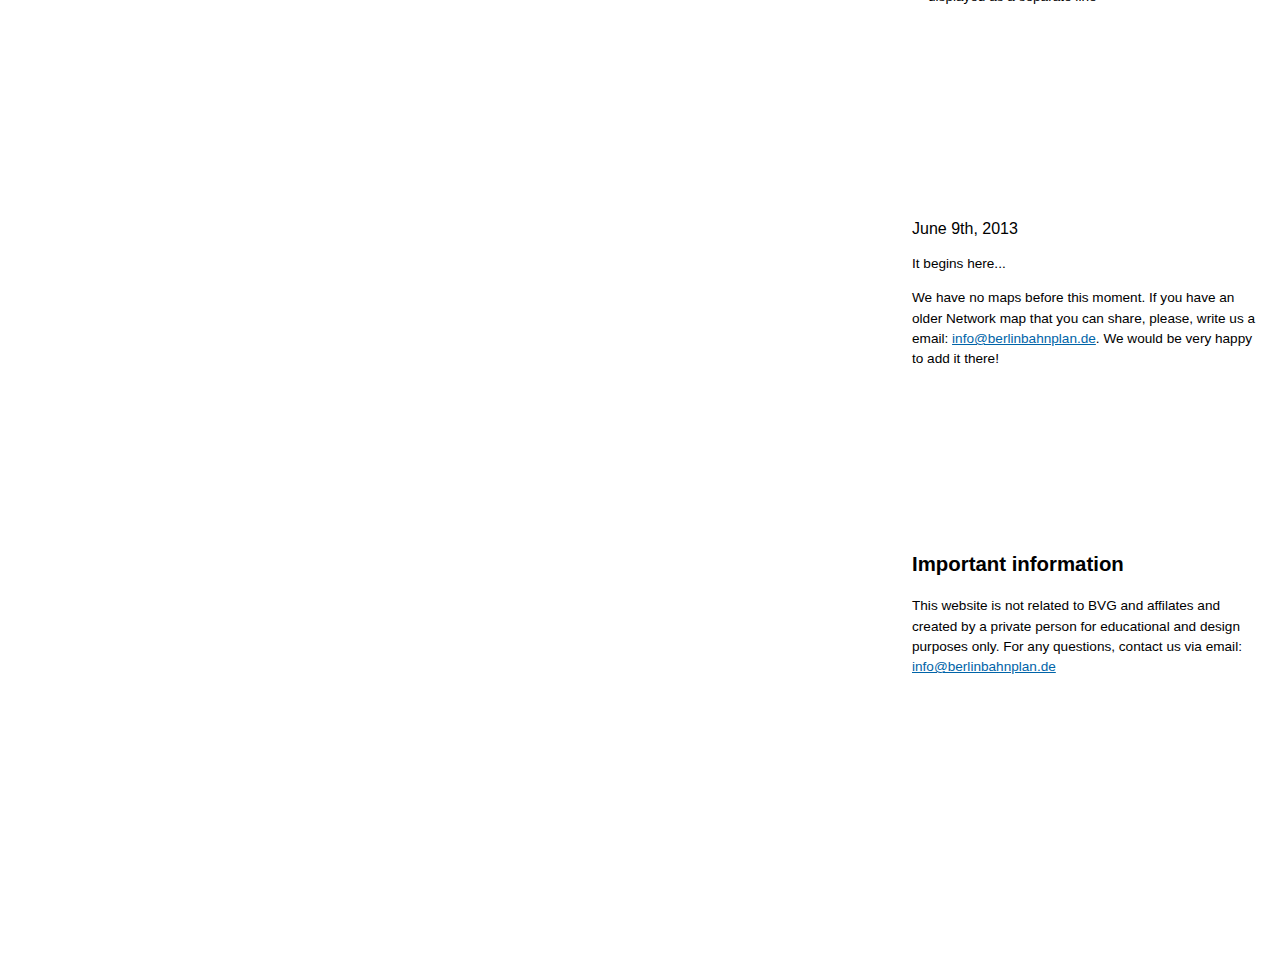
==== commit 3aab0e3d: "december 2019 update" ====
--- a/en/index.html
+++ b/en/index.html
@@ -16,6 +16,18 @@
           The change log of Berlin rail network map
           <a href="/" class="language-link">auf Deutsch</a>
         </h1>
+        <div class="entry" data-name="2019-12">
+          <h2>
+            <span>15 December 2019</span>
+          </h2>
+          <ul>
+            <li>S75 goes only until Warschauer Str.</li>
+            <li>U2 at Potsdamer platz stops only in direction to Pankow</li>
+            <li>Schönefeld and Oranienburg now take long-distance trains</li>
+            <li>New elevator open at Halemweg</li>
+            <li>Different stylistic fixes</li>
+          </ul>
+        </div>
         <div class="entry" data-name="2019-08">
             <h2>
               <span>August, 4th  2019</span>
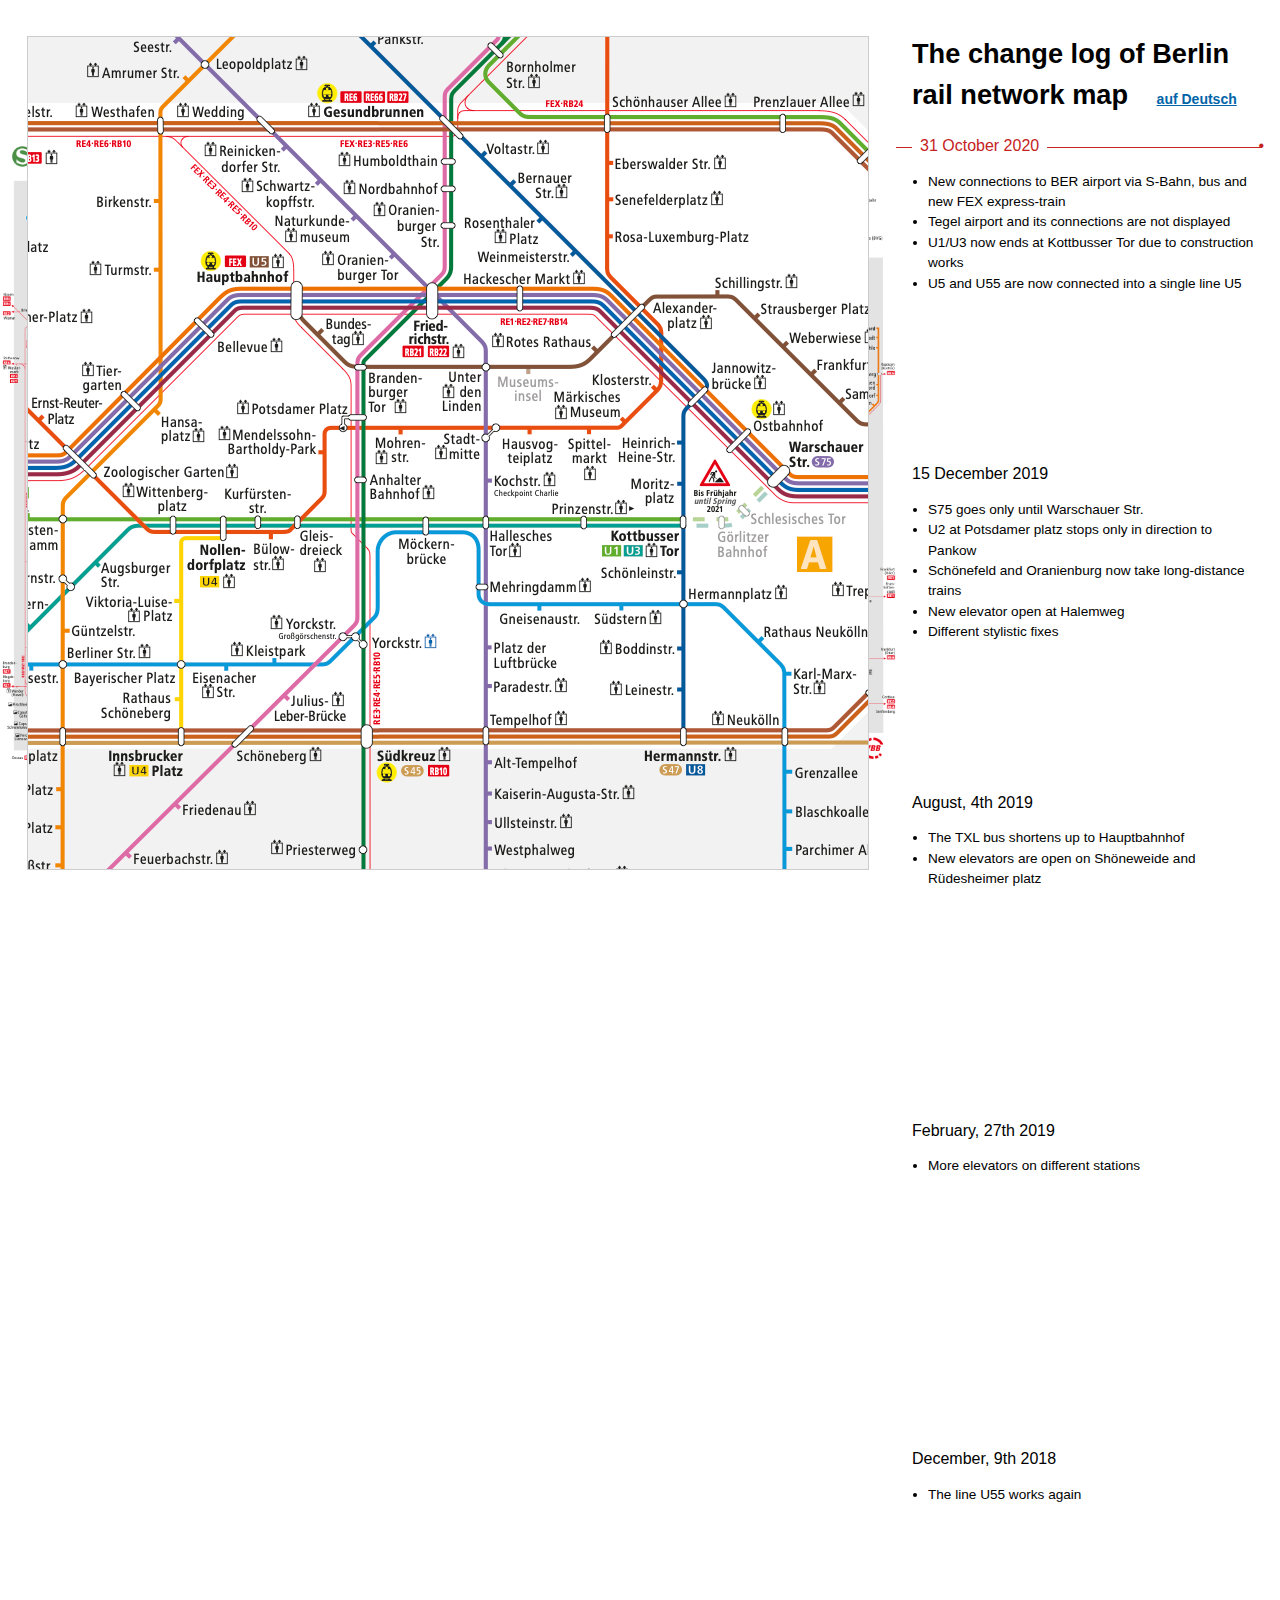
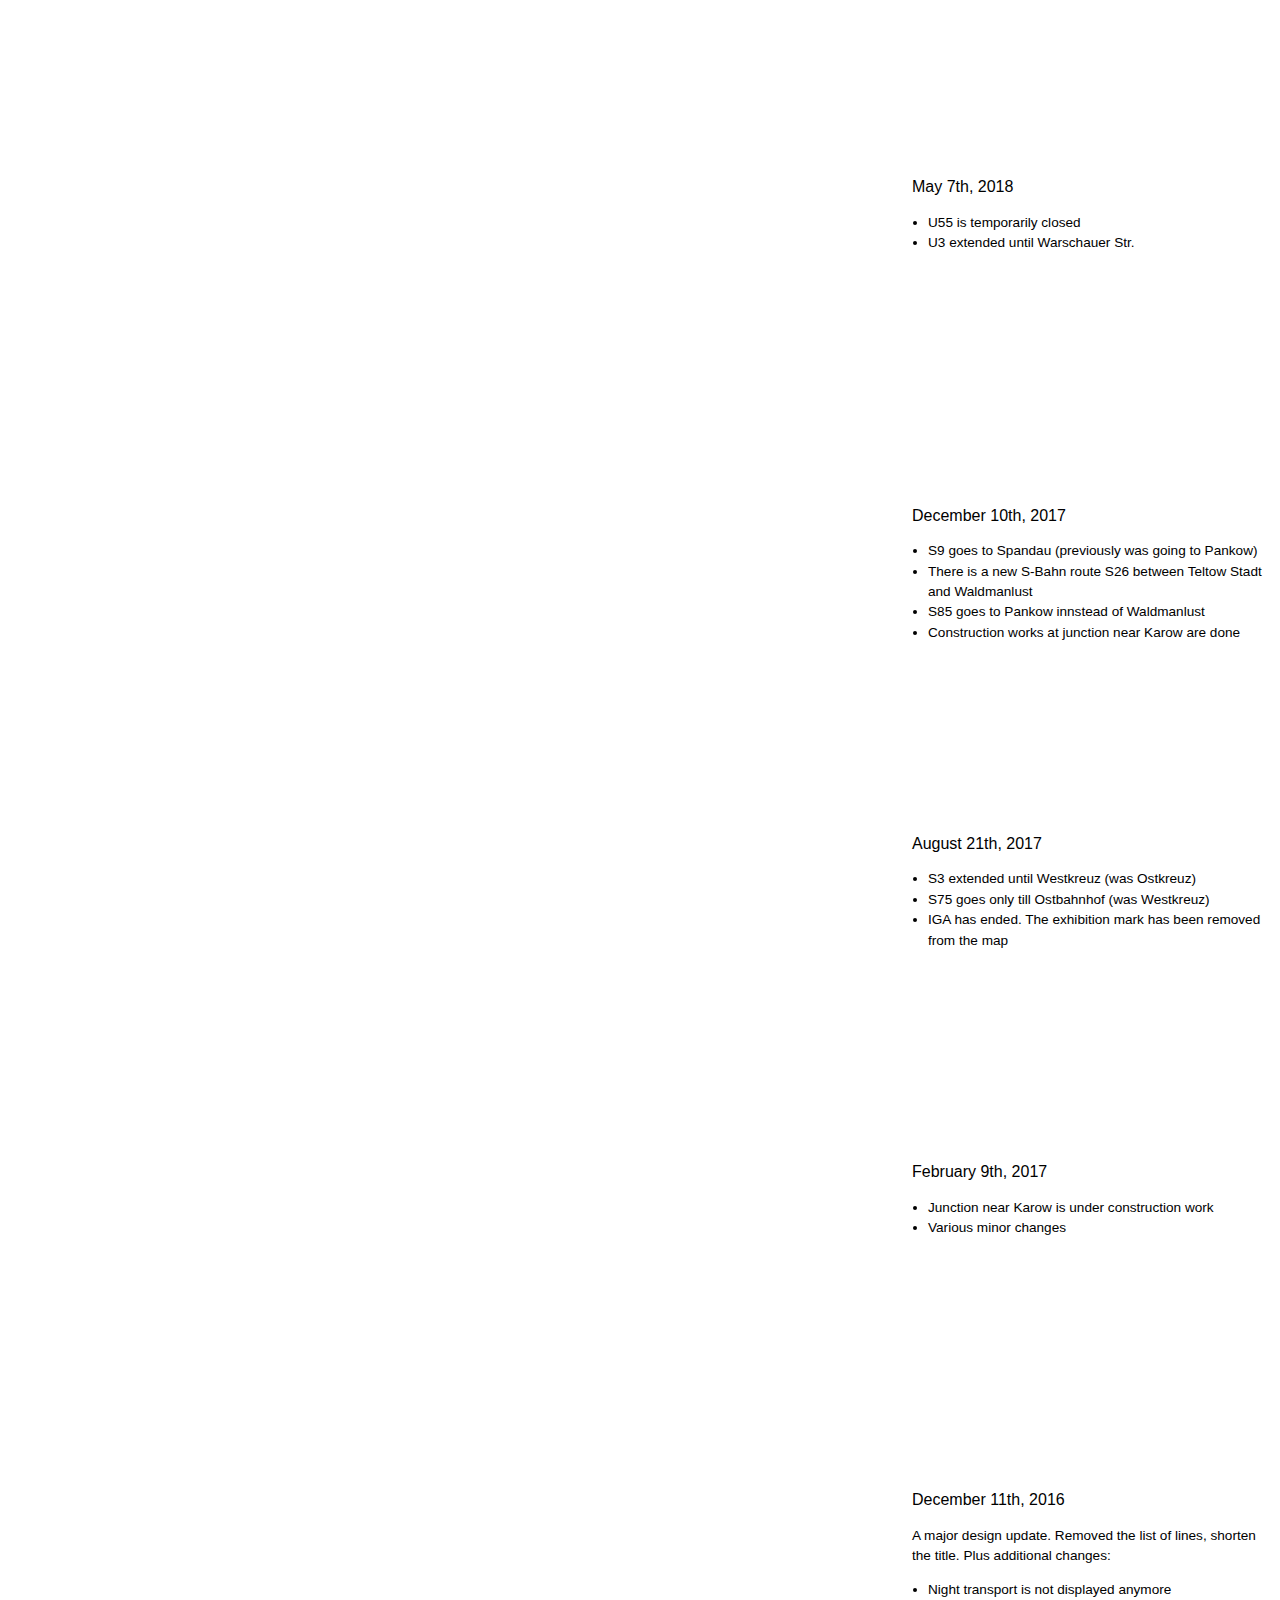
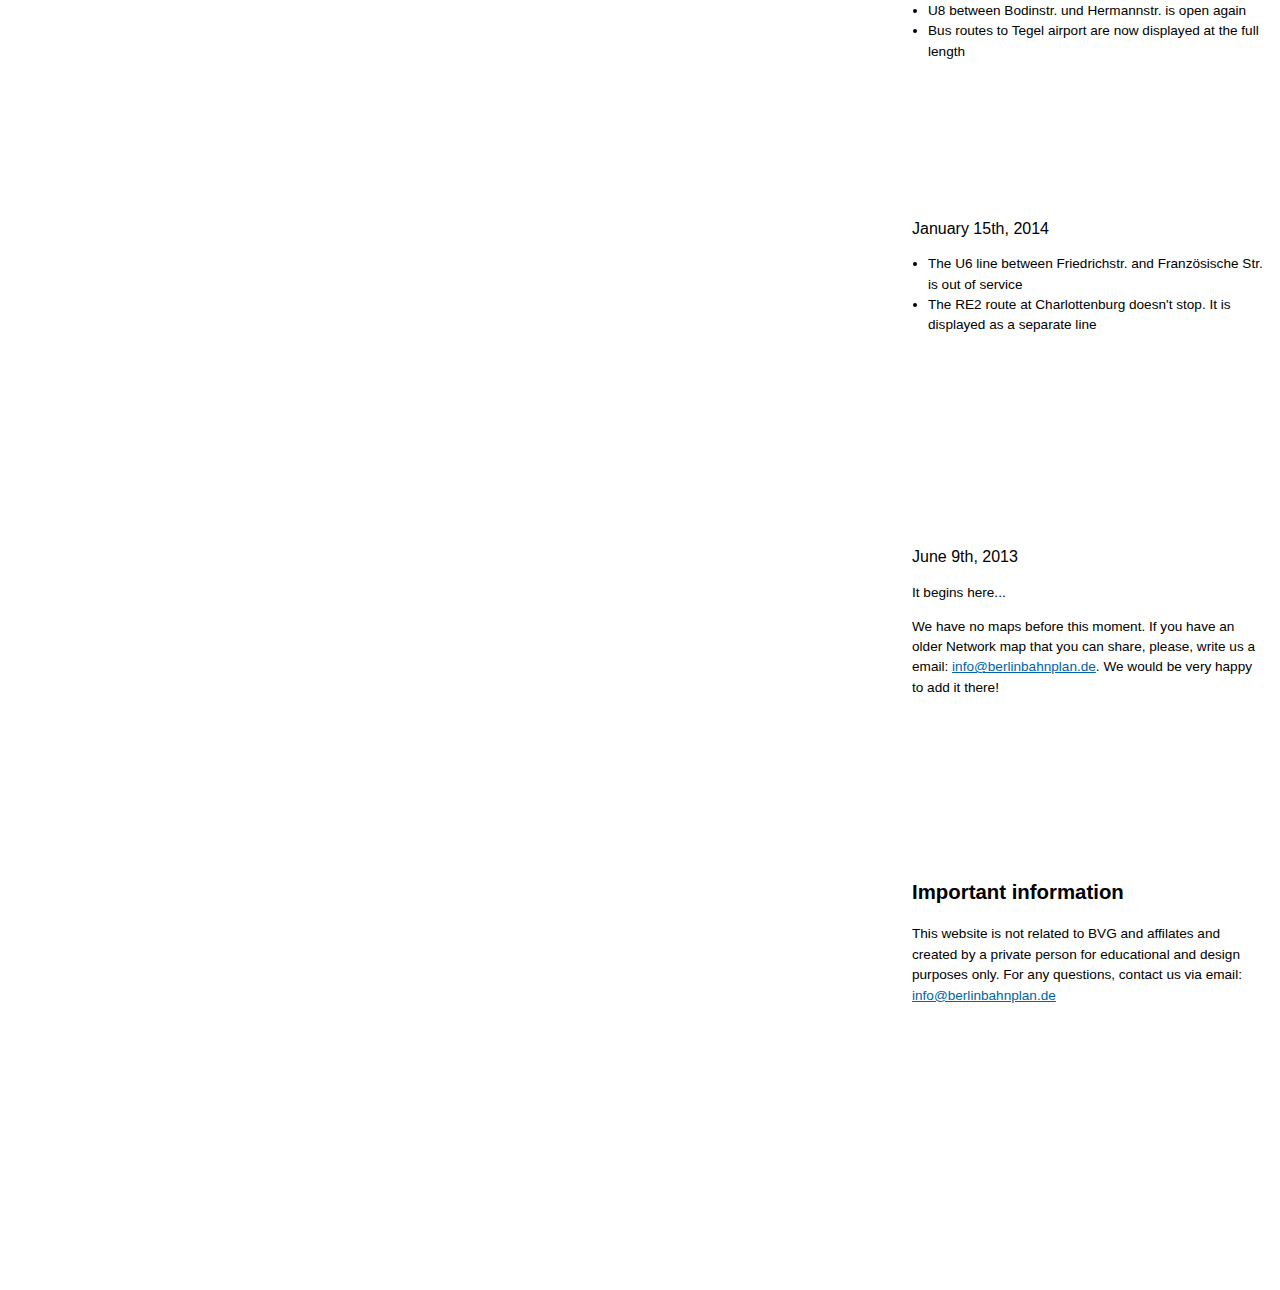
==== commit 7bc9bd69: "update 2020" ====
--- a/en/index.html
+++ b/en/index.html
@@ -16,6 +16,17 @@
           The change log of Berlin rail network map
           <a href="/" class="language-link">auf Deutsch</a>
         </h1>
+        <div class="entry" data-name="2020-10">
+          <h2>
+            <span>31 October 2020</span>
+          </h2>
+          <ul>
+            <li>New connections to BER airport via S-Bahn, bus and new FEX express-train</li>
+            <li>Tegel airport and its connections are not displayed</li>
+            <li>U1/U3 now ends at Kottbusser Tor due to construction works</li>
+            <li>U5 and U55 are now connected into a single line U5</li>
+          </ul>
+        </div>
         <div class="entry" data-name="2019-12">
           <h2>
             <span>15 December 2019</span>
